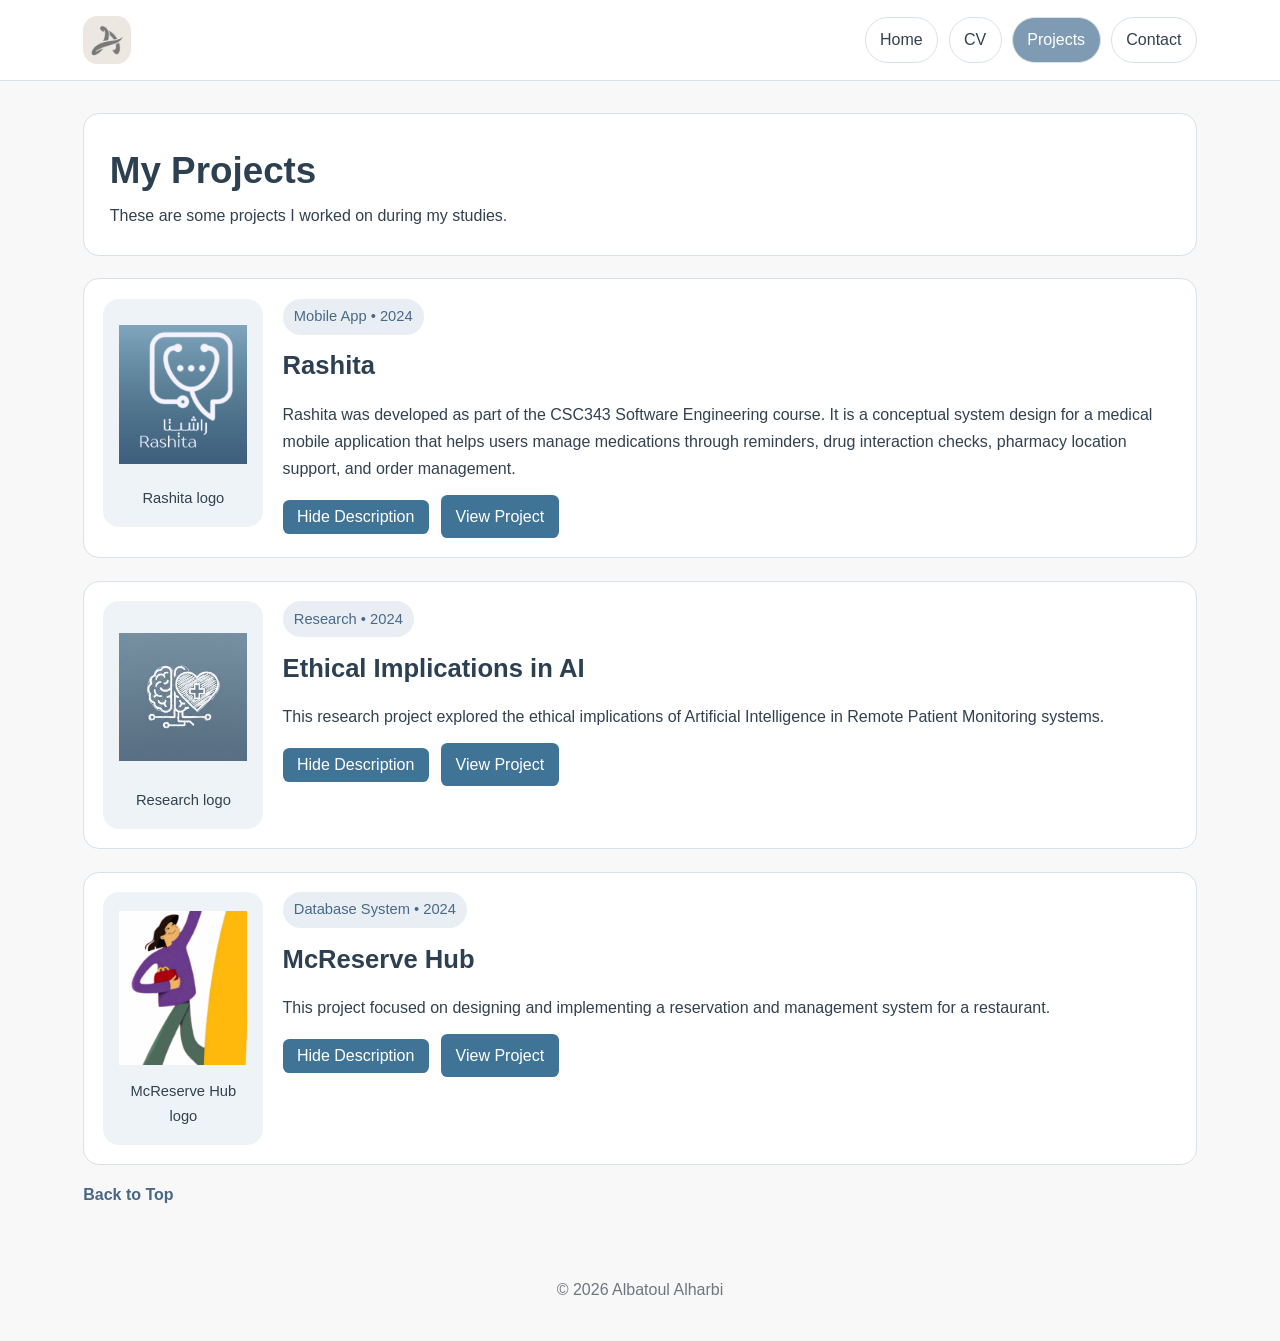
==== projects.html @ e6db3f00 "Add files via upload" ====
<!DOCTYPE html>
<html lang="en">

<head>
    <meta charset="UTF-8">
    <meta name="viewport" content="width=device-width, initial-scale=1.0">
    <title>Projects - Albatoul Alharbi</title>
    <link rel="icon" type="image/png" href="LOGO.png">
    <link rel="stylesheet" href="styles.css">
</head>

<body id="top">

    <header>
        <div class="top-bar">
            <a class="brand" href="index.html">
                <img src="LOGO.png" alt="Website logo">
            </a>

            <nav>
                <a href="index.html">Home</a>
                <a href="cv.html">CV</a>
                <a class="active" href="projects.html">Projects</a>
                <a href="contact.html">Contact</a>
            </nav>
        </div>
    </header>

    <main>

        <section class="panel">
            <h1>My Projects</h1>
            <p>These are some projects I worked on during my studies.</p>
        </section>

        <section class="projects">

            <article class="project">
                <figure>
                    <img src="RSHITA-LOGO.png" alt="Rashita logo">
                    <figcaption>Rashita logo</figcaption>
                </figure>

                <div>
                    <span class="project-info">Mobile App • 2024</span>
                    <h2>Rashita</h2>
                    <p>Rashita was developed as part of the CSC343 Software Engineering course. It is a conceptual system design for a medical mobile application that helps users manage medications through reminders, drug interaction checks, pharmacy location
                        support, and order management.</p>

                    <button class="toggle-btn" onclick="toggleDescription(this)">Hide Description</button>

                    <a class="project-btn" href="https://drive.google.com/file/d/18QBXTfaQSSIWCdk6G-MDNVKvAmbpeYTr/view?usp=sharing" target="_blank">View Project</a>
                </div>
            </article>


            <article class="project">
                <figure>
                    <img src="Research.jpeg" alt="Research logo">
                    <figcaption>Research logo</figcaption>
                </figure>

                <div>
                    <span class="project-info">Research • 2024</span>
                    <h2>Ethical Implications in AI</h2>
                    <p>This research project explored the ethical implications of Artificial Intelligence in Remote Patient Monitoring systems.</p>

                    <button class="toggle-btn" onclick="toggleDescription(this)">Hide Description</button>

                    <a class="project-btn" href="https://drive.google.com/file/d/1w5qcQgMsMKfVzcZdvXAKDbsGawR3ru4c/view?usp=sharing" target="_blank">View Project</a>
                </div>
            </article>


            <article class="project">
                <figure>
                    <img src="MCRESERVE.png" alt="McReserve Hub logo">
                    <figcaption>McReserve Hub logo</figcaption>
                </figure>

                <div>
                    <span class="project-info">Database System • 2024</span>
                    <h2>McReserve Hub</h2>
                    <p>This project focused on designing and implementing a reservation and management system for a restaurant.</p>

                    <button class="toggle-btn" onclick="toggleDescription(this)">Hide Description</button>

                    <a class="project-btn" href="https://drive.google.com/file/d/1PAU8FjCt9tw-X_YAA9bjOBz-_9TxEQ0m/view?usp=sharing" target="_blank">View Project</a>
                </div>
            </article>

        </section>

        <a class="back-top" href="#top">Back to Top</a>

    </main>

    <footer>
        <p>© 2026 Albatoul Alharbi</p>
    </footer>

    <script src="scripts.js"></script>
</body>

</html>
---- styles.css ----
* {
    box-sizing: border-box;
    margin: 0;
    padding: 0;
}

html {
    font-size: 100%;
}

body {
    font-family: Arial, Helvetica, sans-serif;
    line-height: 1.7;
    color: #31414f;
    background-color: #f8f8f8;
}

img {
    max-width: 100%;
    height: auto;
}

a {
    color: #486784;
}

a:hover {
    color: #31414f;
}

h1,
h2,
h3 {
    color: #2d4052;
}

h1 {
    font-size: 2.3rem;
}

h2 {
    font-size: 1.6rem;
    margin-bottom: 0.8rem;
}

h3 {
    font-size: 1.1rem;
    margin-bottom: 0.6rem;
}

p,
li,
dd,
dt,
blockquote,
label,
input,
textarea {
    font-size: 1rem;
}

ul {
    padding-left: 1.3rem;
    list-style-type: disc;
    list-style-position: outside;
}

ol {
    padding-left: 1.3rem;
    list-style-type: decimal;
    list-style-position: outside;
}

dl {
    display: grid;
    gap: 0.8rem;
}

dt {
    font-weight: bold;
}

dd {
    margin-left: 0;
}

header {
    background: #ffffff;
    border-bottom: 1px solid #d7e1e8;
}

.top-bar {
    max-width: 72rem;
    margin: 0 auto;
    padding: 1rem 1.2rem;
    display: flex;
    justify-content: space-between;
    align-items: center;
    gap: 1rem;
}

.brand {
    display: flex;
    align-items: center;
    text-decoration: none;
}

.brand img {
    width: 3rem;
    height: 3rem;
    border-radius: 0.9rem;
    background: #ece8e1;
    padding: 0.35rem;
}

nav {
    display: flex;
    flex-wrap: wrap;
    gap: 0.65rem;
}

nav a {
    text-decoration: none;
    color: #31414f;
    background: #ffffff;
    padding: 0.55rem 0.9rem;
    border-radius: 2rem;
    border: 1px solid #d7e1e8;
}

nav a:hover,
nav a.active {
    background: #7f9bb3;
    color: #ffffff;
}

main {
    max-width: 72rem;
    margin: 0 auto;
    padding: 2rem 1.2rem 3rem;
}

.main-box {
    display: grid;
    grid-template-columns: 1fr 1fr;
    gap: 1.5rem;
    align-items: center;
    padding: 1.5rem;
    border-radius: 1rem;
    background: #7f9bb3;
    margin-bottom: 1.5rem;
}

.main-text {
    color: #ffffff;
}

.main-text h1,
.main-text p {
    color: #ffffff;
}

#intro {
    max-width: 38rem;
}

.buttons {
    display: flex;
    flex-wrap: wrap;
    gap: 0.8rem;
    margin-top: 1.2rem;
}

.button {
    display: inline-block;
    text-decoration: none;
    padding: 0.55rem 0.9rem;
    border-radius: 0.45rem;
}

.button-dark {
    background: #2f5d7c;
    color: #ffffff;
}

.button-light {
    background: #dbe8f1;
    color: #31414f;
    border: 1px solid #b7c9d8;
}

.button-dark:hover {
    background: #244a63;
    color: #ffffff;
}

.button-light:hover {
    background: #cfdfea;
}

.main-image {
    display: flex;
    justify-content: center;
}

.image-box {
    width: 22rem;
    max-width: 100%;
    padding: 0.8rem;
    background: #a8bccd;
    border-radius: 1rem;
}

.image-box img {
    width: 100%;
    border-radius: 0.8rem;
    background: #f2efe9;
}

.boxes {
    display: grid;
    grid-template-columns: repeat(3, 1fr);
    gap: 1.2rem;
    margin-bottom: 1.8rem;
}

.card,
.panel,
.project,
.contact-card,
.form-card,
.goal-box,
.thanks-box {
    background: #ffffff;
    border: 1px solid #d7e1e8;
    border-radius: 1rem;
}

.card {
    padding: 1.4rem;
}

.box-blue {
    background: #eef3f7;
}

.box-cream {
    background: #f8f4ef;
}

.box-gray {
    background: #f1f1f1;
}

.panel {
    padding: 1.6rem;
    margin-bottom: 1.4rem;
}

.columns {
    display: grid;
    grid-template-columns: 1fr 1fr;
    gap: 1.4rem;
}

.cv-box {
    display: grid;
    grid-template-columns: 0.85fr 1.15fr;
    gap: 1.4rem;
    align-items: start;
}

.profile-box {
    padding: 1.6rem;
    margin-bottom: 1.2rem;
    background: #eef3f7;
}

.profile-box img {
    width: 12rem;
    display: block;
    margin: 0 auto 1rem;
    border-radius: 1rem;
    background: #ffffff;
    padding: 0.5rem;
}

.goal-box {
    padding: 1.2rem;
    background: #f8f4ef;
}

.goal-box h2 {
    font-size: 1.2rem;
    margin-bottom: 0.5rem;
}

.goal-box p {
    font-size: 0.95rem;
    line-height: 1.6;
}

.skill-list li,
.info-list li {
    margin-bottom: 0.45rem;
}

blockquote {
    background: #f8f4ef;
    padding: 1rem 1.2rem;
    border-left: 0.3rem solid #81A6C6;
    border-radius: 0.6rem;
    font-style: italic;
}

.projects {
    display: grid;
    gap: 1.4rem;
}

.project {
    display: grid;
    grid-template-columns: 10rem 1fr;
    gap: 1.2rem;
    padding: 1.2rem;
    align-items: start;
}

.project figure {
    background: #eef3f7;
    border-radius: 1rem;
    padding: 1rem;
    text-align: center;
}

.project img {
    width: 100%;
    height: 10rem;
    object-fit: contain;
    display: block;
    margin: 0 auto;
}

.project figcaption {
    margin-top: 0.7rem;
    font-size: 0.92rem;
}

.project-info {
    display: inline-block;
    margin-bottom: 0.6rem;
    padding: 0.35rem 0.7rem;
    border-radius: 1.5rem;
    background: #e8eef3;
    color: #496988;
    font-size: 0.92rem;
}

.project-btn {
    display: inline-block;
    margin-top: 0.8rem;
    padding: 0.5rem 0.9rem;
    background: #407497;
    color: #ffffff;
    text-decoration: none;
    border-radius: 0.4rem;
}

.project-btn:hover {
    background: #2f5d7c;
    color: #ffffff;
}

.contact-box {
    display: grid;
    grid-template-columns: 0.9fr 1.1fr;
    gap: 1.4rem;
}

.contact-card,
.form-card {
    padding: 1.6rem;
}

.contact-card {
    background: #eef3f7;
    color: #2d4052;
}

.contact-card h1,
.contact-card h2,
.contact-card h3 {
    color: #243647;
}

.contact-card p,
.contact-card li,
.contact-card a {
    color: #4f6475;
}

.info-list {
    list-style: none;
    padding-left: 0;
    margin-top: 0.8rem;
}

form {
    display: grid;
    gap: 1rem;
}

label {
    font-weight: bold;
    display: block;
    margin-bottom: 0.35rem;
}

input,
textarea {
    width: 100%;
    padding: 0.85rem 1rem;
    border: 1px solid #c9d7e2;
    border-radius: 0.8rem;
    background: #ffffff;
}

input:focus,
textarea:focus {
    outline: 2px solid #dbe8f1;
    border-color: #81A6C6;
}

input[type="submit"] {
    width: auto;
    border: none;
    background: #81A6C6;
    color: #ffffff;
    padding: 0.8rem 1.15rem;
    border-radius: 0.45rem;
    cursor: pointer;
}

input[type="submit"]:hover {
    background: #5c84a6;
}

.back-top {
    display: inline-block;
    margin-top: 1rem;
    text-decoration: none;
    font-weight: bold;
}

footer {
    max-width: 72rem;
    margin: 0 auto 1.2rem;
    padding: 1.2rem;
    text-align: center;
    color: #6d7780;
}

.thanks-box {
    max-width: 42rem;
    margin: 3rem auto;
    text-align: center;
    padding: 2rem;
    background: #f8f4ef;
}

@media (max-width: 900px) {
    .main-box,
    .cv-box,
    .contact-box,
    .columns,
    .project {
        grid-template-columns: 1fr;
    }
    .boxes {
        grid-template-columns: 1fr;
    }
}

@media (max-width: 640px) {
    h1 {
        font-size: 2rem;
    }
    h2 {
        font-size: 1.4rem;
    }
    .top-bar {
        flex-direction: column;
        align-items: flex-start;
    }
    nav {
        width: 100%;
    }
    nav a {
        text-align: center;
        flex: 1 1 48%;
    }
    main {
        padding: 1.2rem 1rem 2rem;
    }
    .panel,
    .card,
    .contact-card,
    .form-card,
    .profile-box,
    .goal-box,
    .thanks-box {
        padding: 1.2rem;
    }
}

.toggle-btn {
    display: inline-block;
    margin-top: 0.8rem;
    margin-right: 0.5rem;
    padding: 0.5rem 0.9rem;
    background: #407497;
    color: #ffffff;
    border: none;
    border-radius: 0.4rem;
    cursor: pointer;
    font-size: 1rem;
}

.toggle-btn:hover {
    background: #2f5d7c;
}
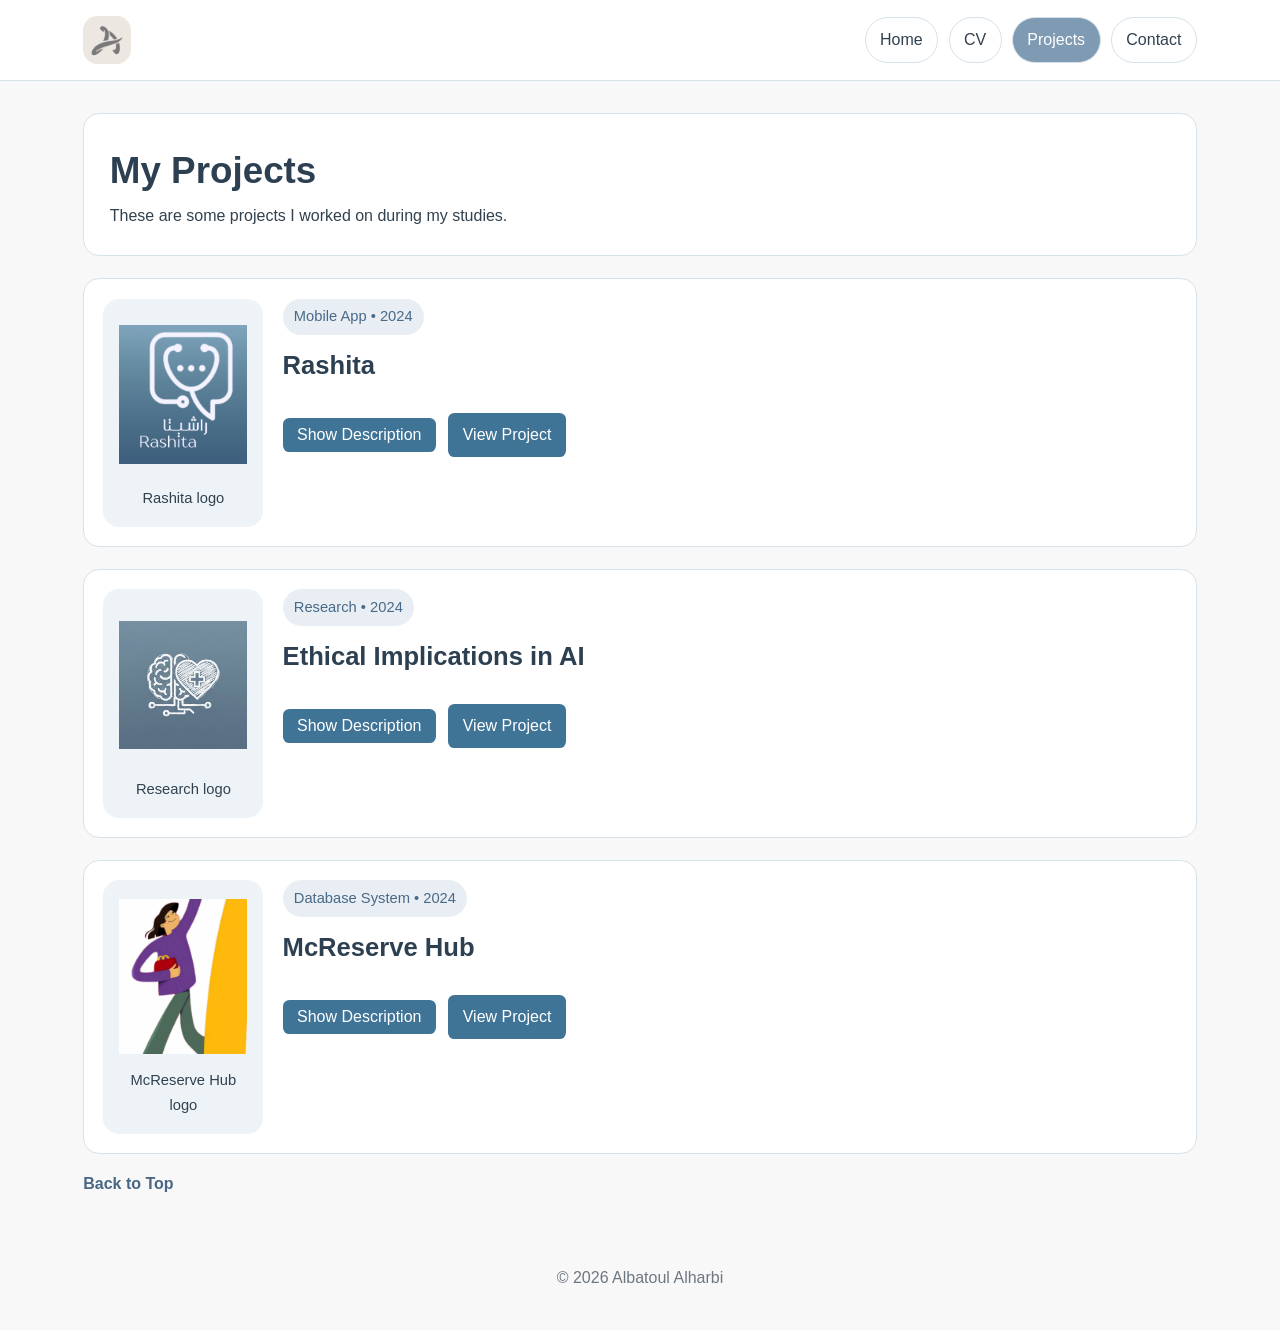
==== commit 3b71dc55: "Update projects.html" ====
--- a/projects.html
+++ b/projects.html
@@ -44,10 +44,9 @@
                 <div>
                     <span class="project-info">Mobile App • 2024</span>
                     <h2>Rashita</h2>
-                    <p>Rashita was developed as part of the CSC343 Software Engineering course. It is a conceptual system design for a medical mobile application that helps users manage medications through reminders, drug interaction checks, pharmacy location
-                        support, and order management.</p>
+                    <p style="display:none">Rashita was developed as part of the CSC343 Software Engineering course. It is a conceptual system design for a medical mobile application that helps users manage medications through reminders, drug interaction checks, pharmacy location support, and order management.</p>
 
-                    <button class="toggle-btn" onclick="toggleDescription(this)">Hide Description</button>
+                    <button class="toggle-btn" onclick="toggleDescription(this)">Show Description</button>
 
                     <a class="project-btn" href="https://drive.google.com/file/d/18QBXTfaQSSIWCdk6G-MDNVKvAmbpeYTr/view?usp=sharing" target="_blank">View Project</a>
                 </div>
@@ -63,9 +62,9 @@
                 <div>
                     <span class="project-info">Research • 2024</span>
                     <h2>Ethical Implications in AI</h2>
-                    <p>This research project explored the ethical implications of Artificial Intelligence in Remote Patient Monitoring systems.</p>
+                    <p style="display:none">This research project explored the ethical implications of Artificial Intelligence in Remote Patient Monitoring systems.</p>
 
-                    <button class="toggle-btn" onclick="toggleDescription(this)">Hide Description</button>
+                    <button class="toggle-btn" onclick="toggleDescription(this)">Show Description</button>
 
                     <a class="project-btn" href="https://drive.google.com/file/d/1w5qcQgMsMKfVzcZdvXAKDbsGawR3ru4c/view?usp=sharing" target="_blank">View Project</a>
                 </div>
@@ -81,9 +80,9 @@
                 <div>
                     <span class="project-info">Database System • 2024</span>
                     <h2>McReserve Hub</h2>
-                    <p>This project focused on designing and implementing a reservation and management system for a restaurant.</p>
+                    <p style="display:none">This project focused on designing and implementing a reservation and management system for a restaurant.</p>
 
-                    <button class="toggle-btn" onclick="toggleDescription(this)">Hide Description</button>
+                    <button class="toggle-btn" onclick="toggleDescription(this)">Show Description</button>
 
                     <a class="project-btn" href="https://drive.google.com/file/d/1PAU8FjCt9tw-X_YAA9bjOBz-_9TxEQ0m/view?usp=sharing" target="_blank">View Project</a>
                 </div>
@@ -102,4 +101,4 @@
     <script src="scripts.js"></script>
 </body>
 
-</html>+</html>
